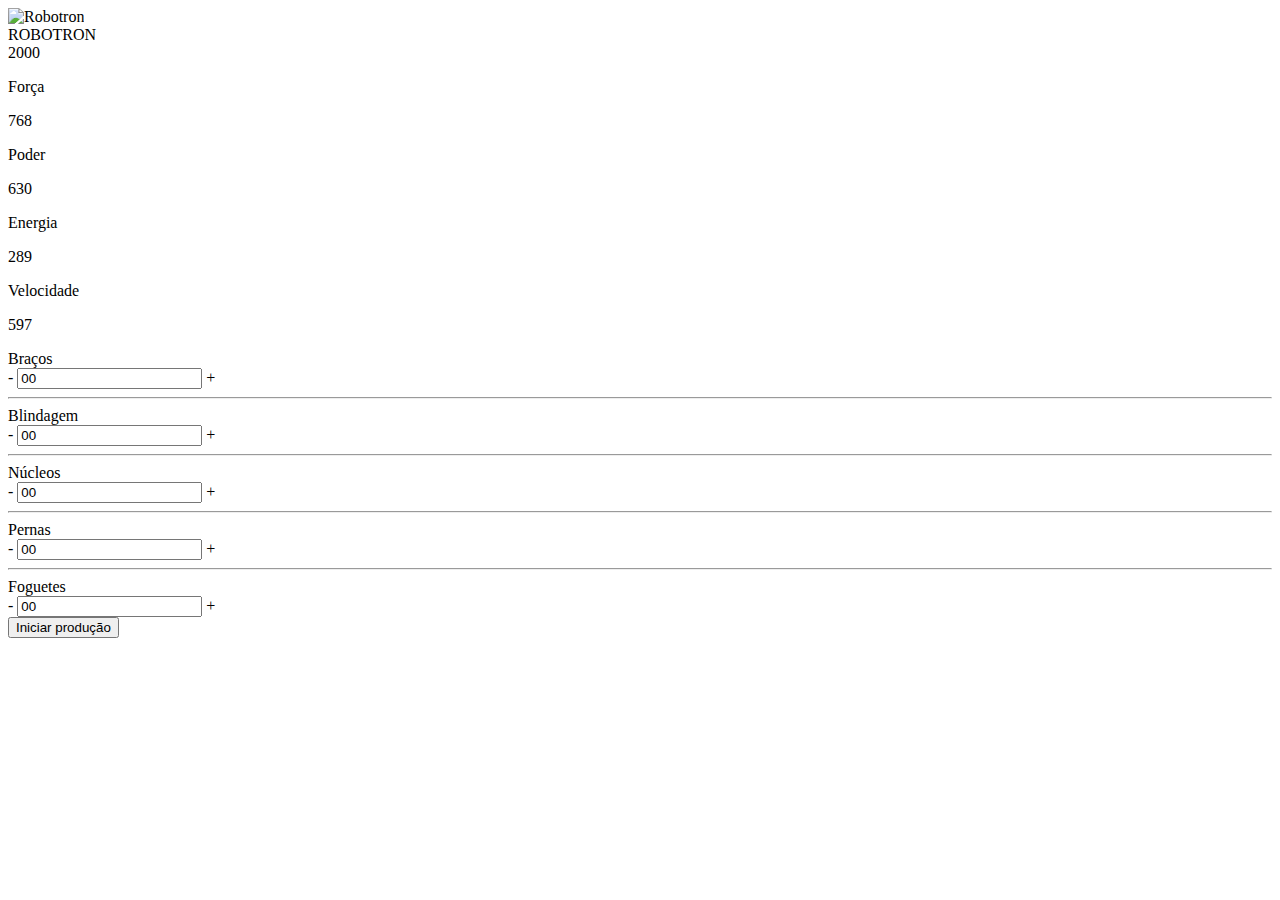
==== index.html @ 343b32ba "aula03" ====
<!DOCTYPE html>
<html lang="en">
<head>
    <meta charset="UTF-8">
    <meta http-equiv="X-UA-Compatible" content="IE=edge">
    <meta name="viewport" content="width=device-width, initial-scale=1.0">
    <link rel="shortcut icon" type="image/jpg" href="img/favicon.ico"/>
    <title>Robotron 2000</title>

    <link rel="stylesheet" href="css/style.css">
    <link rel="preconnect" href="https://fonts.googleapis.com">
    <link rel="preconnect" href="https://fonts.gstatic.com" crossorigin>
    <link href="https://fonts.googleapis.com/css2?family=Teko:wght@300;500&display=swap" rel="stylesheet"> 
</head>
<body>
    <main>
        <section class="robotron">
            <img class="robo" src="img/robotron.png" alt="Robotron" id="robotron">
            <figcaption class="titulo">ROBOTRON <br>2000</figcaption>
        </section>

        <section class="box estatisticas">
            <div class="estatistica">
                <p class="estatistica-titulo">Força</p>
                <div class="estatistica-valor">
                    <p class="estatistica-numero">768</p>
                </div>
            </div>
            <div class="estatistica">
                <p class="estatistica-titulo">Poder</p>
                <div class="estatistica-valor">
                    <p class="estatistica-numero">630</p>
                </div>
            </div>
            <div class="estatistica">
                <p class="estatistica-titulo">Energia</p>
                <div class="estatistica-valor">
                    <p class="estatistica-numero">289</p>
                </div>
            </div>
            <div class="estatistica">
                <p class="estatistica-titulo">Velocidade</p>
                <div class="estatistica-valor">
                    <p class="estatistica-numero">597</p>
                </div>
            </div>
        </section>

        <section class="equipamentos">
            <form action="" class="montador">
                <div class="box montador-conteudo">
                    <div class="peca">
                        <label for="" class="peca-titulo">Braços</label>
                        <div class="controle">
                            <buttom class="controle-ajuste" id="subtrair">-</buttom>
                            <input type="text" class="controle-contador" value="00" id="braco">
                            <buttom class="controle-ajuste" id="somar">+</buttom>
                        </div>
                    </div>
                    <hr class="linha">
                    <div class="peca">
                        <label for="" class="peca-titulo">Blindagem</label>
                        <div class="controle">
                            <buttom class="controle-ajuste">-</buttom>
                            <input type="text" class="controle-contador" value="00">
                            <buttom class="controle-ajuste">+</buttom>
                        </div>
                    </div>
                    <hr class="linha">
                    <div class="peca">
                        <label for="" class="peca-titulo">Núcleos</label>
                        <div class="controle">
                            <buttom class="controle-ajuste">-</buttom>
                            <input type="text" class="controle-contador" value="00">
                            <buttom class="controle-ajuste">+</buttom>
                        </div>
                    </div>
                    <hr class="linha">
                    <div class="peca">
                        <label for="" class="peca-titulo">Pernas</label>
                        <div class="controle">
                            <buttom class="controle-ajuste">-</buttom>
                            <input type="text" class="controle-contador" value="00">
                            <buttom class="controle-ajuste">+</buttom>
                        </div>
                    </div>
                    <hr class="linha">
                    <div class="peca">
                        <label for="" class="peca-titulo">Foguetes</label>
                        <div class="controle">
                            <buttom class="controle-ajuste">-</buttom>
                            <input type="text" class="controle-contador" value="00">
                            <buttom class="controle-ajuste">+</buttom>
                        </div>
                    </div>
                </div>
                <input type="submit" value="Iniciar produção" class="producao" id="producao">
            </form>
        </section>
    </main>
    <script src="js/main.js"></script>
</body>
</html>
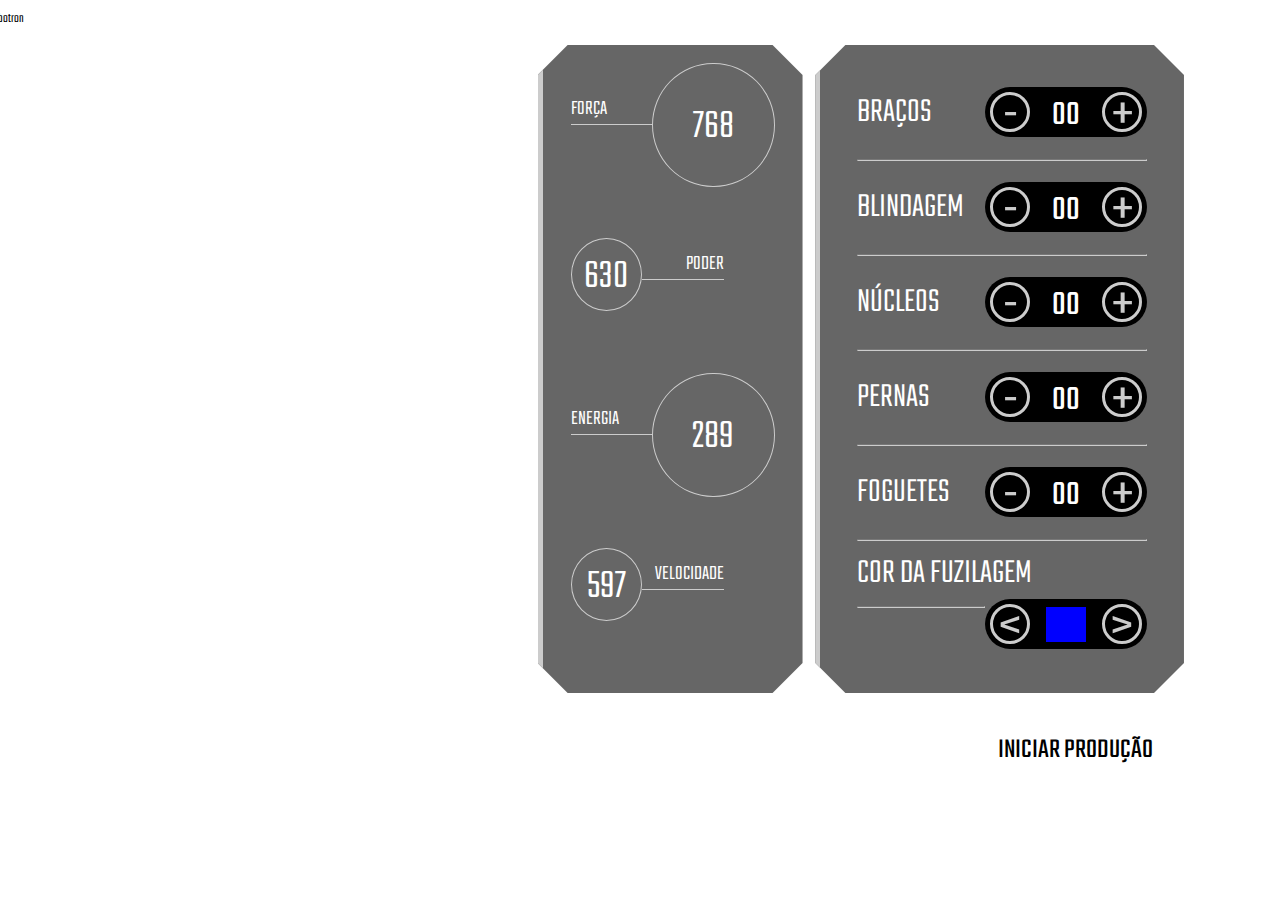
==== commit e5c900b2: "Alterar a cor do robo" ====
--- a/index.html
+++ b/index.html
@@ -52,9 +52,9 @@
                     <div class="peca">
                         <label for="" class="peca-titulo">Braços</label>
                         <div class="controle">
-                            <buttom class="controle-ajuste" id="subtrair">-</buttom>
+                            <buttom class="controle-ajuste">-</buttom>
                             <input type="text" class="controle-contador" value="00" id="braco">
-                            <buttom class="controle-ajuste" id="somar">+</buttom>
+                            <buttom class="controle-ajuste">+</buttom>
                         </div>
                     </div>
                     <hr class="linha">
@@ -93,6 +93,16 @@
                             <buttom class="controle-ajuste">+</buttom>
                         </div>
                     </div>
+                    <hr class="linha">
+                    <div class="">
+                        <label for="" class="peca-titulo">Cor da Fuzilagem</label>
+                        <div class="controle">
+                            <buttom class="controle-ajuste"><</buttom>     
+                            <div class="controle-cor"></div>                                                  
+                            <buttom class="controle-ajuste">></buttom>
+                        </div>
+                    </div>
+                    <hr class="linha">
                 </div>
                 <input type="submit" value="Iniciar produção" class="producao" id="producao">
             </form>
--- a/css/style.css
+++ b/css/style.css
@@ -0,0 +1,244 @@
+:root {
+    --main-cinza: #CCCCCC;
+    --main-branco: #FFFFFF;
+    --main-preto: #000000;
+}
+
+* {
+    box-sizing: border-box;
+}
+
+body {
+    background: url(../img/fundo.jpg);
+    background-position: center center;
+    background-size: cover cover;
+    padding: 0;
+    margin: 0;
+    font-weight: 300;
+}
+
+body, input {
+    font-family: 'Teko', sans-serif;
+}
+
+main {
+    width: 80vw;
+    height: 80vh;
+    margin: 10vh 8vw 10vh 12vw;
+    display: flex;
+    gap: 1vw;
+}
+
+.robotron {
+    background: url(../img/estrutura.png) no-repeat;
+    background-position: center center;
+    margin: 0;
+    flex-basis: 40%;
+    position: relative;
+}
+
+.robo {
+    height: 110%;
+    z-index: 1;
+    position: absolute;
+    left: -20%;
+    top: -5%;
+}
+
+.titulo {
+    transform: rotate(180deg);
+    font-weight: 500;
+    font-size: 130px;
+    position: absolute;
+    bottom: 7rem;
+    left: -3rem;
+    line-height: 0.8;
+    writing-mode: vertical-rl;
+    text-orientation: mixed;
+    color: rgba(255,255,255,0.8)
+}
+
+.box {
+    background: rgba(0,0,0,0.6);
+    clip-path: polygon(calc(100% - 30px) 0, 100% 30px, 100% calc(100% - 30px), calc(100% - 30px) 100%, 30px 100%, 0 calc(100% - 30px), 0 30px, 30px 0);
+    border-left: 5px solid var(--main-cinza);
+    height: 90%;
+}
+
+/****************************** Equipamentos *****/
+
+.equipamentos {
+    flex-basis: 32%;
+}
+
+.montador {
+    height: 100%;;
+}
+
+.montador-conteudo {
+    padding: 2em 10%;
+}
+
+.peca {
+    padding: 1em 0;
+}
+
+.peca-titulo {
+    color: var(--main-branco);
+    text-transform: uppercase;
+    font-size: 2.5em;
+}
+
+.controle {
+    background: var(--main-preto);
+    border-radius: 25px;
+    float: right;
+    display: inline-flex;
+    padding: 5px;
+    align-items: center;
+    align-self: flex-end;
+}
+
+.controle-contador {
+    width: 40px;
+    height: 35px;
+    background: none;
+    border: 0;
+    margin: 0 1rem;
+    color: var(--main-branco);
+    text-align: center;
+    font-size: 2.5em;
+    display: inline-flex;
+    align-items: center;
+    padding-top: 8px;
+}
+
+.controle-cor {
+    width: 40px;
+    height: 35px;
+    background: blue;
+    border: 0;
+    margin: 0 1rem;
+    display: inline-flex;
+    align-items: center;
+    padding-top: 8px;
+}
+
+.controle-ajuste {
+    display: inline-block;
+    width: 40px;
+    height: 40px;
+    line-height: 44px;
+    border-radius: 50%;
+    color: var(--main-cinza);
+    font-size: 4em;
+    background: var(--main-preto);
+    text-align: center;
+    border: 3px solid var(--main-cinza);
+    cursor: pointer;
+}
+
+.linha {
+    border-color: var(--main-cinza);
+}
+
+.producao {
+    margin-top: 1em;
+    font-size: 2em;
+    text-transform: uppercase;
+    padding: 0.2em 1em;
+    float: right;
+    border: 3px solid var(--main-branco);
+    background: var(--main-branco);
+    clip-path: polygon(100% 0, 100% calc(100% - 30px), calc(100% - 30px) 100%, 0 100%, 0 0);
+    cursor: pointer;
+}
+
+.producao:hover {
+    background: var(--main-preto);
+    color: var(--main-branco)
+}
+
+
+
+/****************************** Estatísticas *****/
+.estatisticas {
+    flex-basis: 23%;
+    padding: 2em 2em 0;
+}
+
+.estatistica {
+    color: var(--main-branco);
+    display: flex;
+    align-items: flex-start;
+    height: 25%;
+}
+
+.estatistica-titulo {
+    font-size: 1.5em;
+    border-bottom: 1px solid var(--main-cinza);
+    flex-basis: 40%;
+    text-transform: uppercase;
+    order: 1
+}
+
+.estatistica-valor {
+    flex-basis: 60%;
+    position: relative;
+    margin: 10px 0 0;
+    order: 2;
+    margin: -10px 0 0;
+}
+
+.estatistica-valor::after {
+    content: "";
+    display: block;
+    padding-bottom: 100%;
+    border: 1px solid var(--main-cinza);
+    border-radius: 50%;
+}
+
+.estatistica-numero {
+    position: absolute;
+    top: 50%;
+    transform: translateY(-46%);
+    width: 100%;
+    line-height: 100%;
+    text-align: center;
+    font-size: 3em;
+    margin: 0;
+}
+
+.estatistica:nth-child(2n) .estatistica-titulo {
+    order: 2;
+    text-align: right;
+}
+
+.estatistica:nth-child(2n) .estatistica-valor {
+    order: 1;
+    flex-basis: 35%;
+    margin: 10px 0 0;
+}
+
+@media screen and (max-width: 1600px) {
+    body { 
+        font-size: 14px;
+    }
+    main {
+        width: 90vw;
+        height: 80vh;
+        margin: 5vh auto;
+    }
+}
+
+@media screen and (max-width: 1200px) {
+    body { 
+        font-size: 13px;
+    }
+
+    main {
+        width: 96vw;
+        height: 80vh;
+        margin: 10vh auto;
+    }
+}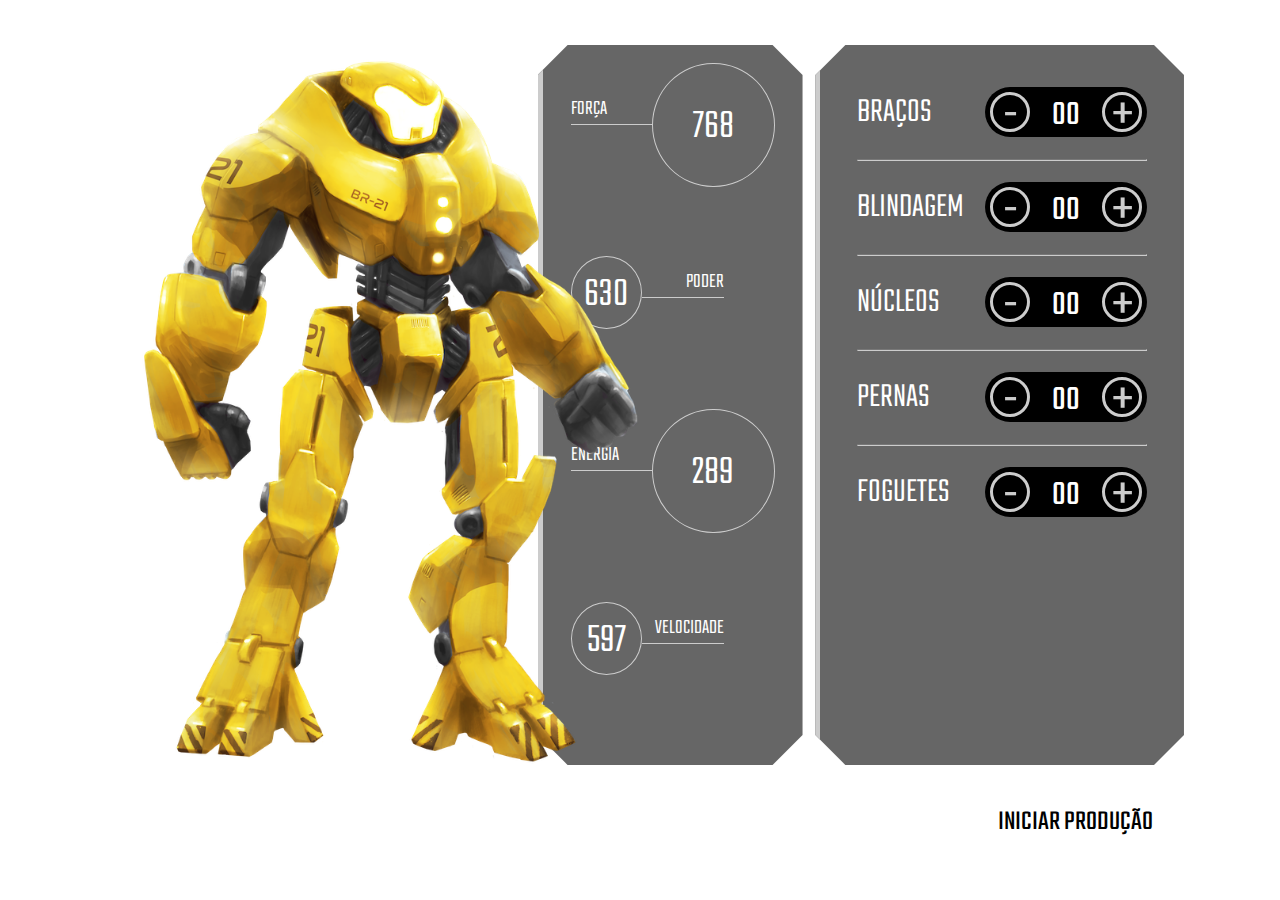
==== commit 152081e0: "Final" ====
--- a/index.html
+++ b/index.html
@@ -5,7 +5,7 @@
     <meta http-equiv="X-UA-Compatible" content="IE=edge">
     <meta name="viewport" content="width=device-width, initial-scale=1.0">
     <link rel="shortcut icon" type="image/jpg" href="img/favicon.ico"/>
-    <title>Robotron 2000</title>
+    <title>ROBOTRON 2000</title>
 
     <link rel="stylesheet" href="css/style.css">
     <link rel="preconnect" href="https://fonts.googleapis.com">
@@ -15,7 +15,7 @@
 <body>
     <main>
         <section class="robotron">
-            <img class="robo" src="img/robotron.png" alt="Robotron" id="robotron">
+            <img class="robo" alt="Robotron" id="robotron" title="Clique para mudar a cor do Robô!">
             <figcaption class="titulo">ROBOTRON <br>2000</figcaption>
         </section>
 
@@ -23,25 +23,25 @@
             <div class="estatistica">
                 <p class="estatistica-titulo">Força</p>
                 <div class="estatistica-valor">
-                    <p class="estatistica-numero">768</p>
+                    <p class="estatistica-numero" data-estatistica="forca">768</p>
                 </div>
             </div>
             <div class="estatistica">
                 <p class="estatistica-titulo">Poder</p>
                 <div class="estatistica-valor">
-                    <p class="estatistica-numero">630</p>
+                    <p class="estatistica-numero" data-estatistica="poder">630</p>
                 </div>
             </div>
             <div class="estatistica">
                 <p class="estatistica-titulo">Energia</p>
                 <div class="estatistica-valor">
-                    <p class="estatistica-numero">289</p>
+                    <p class="estatistica-numero" data-estatistica="energia">289</p>
                 </div>
             </div>
             <div class="estatistica">
                 <p class="estatistica-titulo">Velocidade</p>
                 <div class="estatistica-valor">
-                    <p class="estatistica-numero">597</p>
+                    <p class="estatistica-numero" data-estatistica="velocidade">597</p>
                 </div>
             </div>
         </section>
@@ -52,57 +52,47 @@
                     <div class="peca">
                         <label for="" class="peca-titulo">Braços</label>
                         <div class="controle">
-                            <buttom class="controle-ajuste">-</buttom>
-                            <input type="text" class="controle-contador" value="00" id="braco">
-                            <buttom class="controle-ajuste">+</buttom>
+                            <buttom class="controle-ajuste" data-controle = "-" data-peca="bracos">-</buttom>
+                            <input type="text" class="controle-contador" data-contador value="00">
+                            <buttom class="controle-ajuste" data-controle = "+" data-peca="bracos">+</buttom>
                         </div>
                     </div>
                     <hr class="linha">
                     <div class="peca">
                         <label for="" class="peca-titulo">Blindagem</label>
                         <div class="controle">
-                            <buttom class="controle-ajuste">-</buttom>
-                            <input type="text" class="controle-contador" value="00">
-                            <buttom class="controle-ajuste">+</buttom>
+                            <buttom class="controle-ajuste" data-controle = "-" data-peca="blindagem">-</buttom>
+                            <input type="text" class="controle-contador" data-contador value="00">
+                            <buttom class="controle-ajuste" data-controle = "+" data-peca="blindagem">+</buttom>
                         </div>
                     </div>
                     <hr class="linha">
                     <div class="peca">
                         <label for="" class="peca-titulo">Núcleos</label>
                         <div class="controle">
-                            <buttom class="controle-ajuste">-</buttom>
-                            <input type="text" class="controle-contador" value="00">
-                            <buttom class="controle-ajuste">+</buttom>
+                            <buttom class="controle-ajuste" data-controle = "-" data-peca="nucleos">-</buttom>
+                            <input type="text" class="controle-contador" data-contador value="00">
+                            <buttom class="controle-ajuste" data-controle = "+" data-peca="nucleos">+</buttom>
                         </div>
                     </div>
                     <hr class="linha">
                     <div class="peca">
                         <label for="" class="peca-titulo">Pernas</label>
                         <div class="controle">
-                            <buttom class="controle-ajuste">-</buttom>
-                            <input type="text" class="controle-contador" value="00">
-                            <buttom class="controle-ajuste">+</buttom>
+                            <buttom class="controle-ajuste" data-controle = "-" data-peca="pernas">-</buttom>
+                            <input type="text" class="controle-contador" data-contador value="00">
+                            <buttom class="controle-ajuste" data-controle = "+" data-peca="pernas">+</buttom>
                         </div>
                     </div>
                     <hr class="linha">
                     <div class="peca">
                         <label for="" class="peca-titulo">Foguetes</label>
                         <div class="controle">
-                            <buttom class="controle-ajuste">-</buttom>
-                            <input type="text" class="controle-contador" value="00">
-                            <buttom class="controle-ajuste">+</buttom>
+                            <buttom class="controle-ajuste" data-controle = "-" data-peca="foguetes">-</buttom>
+                            <input type="text" class="controle-contador" data-contador value="00">
+                            <buttom class="controle-ajuste" data-controle = "+" data-peca="foguetes">+</buttom>
                         </div>
-                    </div>
-                    <hr class="linha">
-                    <div class="">
-                        <label for="" class="peca-titulo">Cor da Fuzilagem</label>
-                        <div class="controle">
-                            <buttom class="controle-ajuste"><</buttom>     
-                            <div class="controle-cor"></div>                                                  
-                            <buttom class="controle-ajuste">></buttom>
-                        </div>
-                    </div>
-                    <hr class="linha">
+                    </div>                                  
                 </div>
                 <input type="submit" value="Iniciar produção" class="producao" id="producao">
             </form>
--- a/css/style.css
+++ b/css/style.css
@@ -62,7 +62,7 @@
     background: rgba(0,0,0,0.6);
     clip-path: polygon(calc(100% - 30px) 0, 100% 30px, 100% calc(100% - 30px), calc(100% - 30px) 100%, 30px 100%, 0 calc(100% - 30px), 0 30px, 30px 0);
     border-left: 5px solid var(--main-cinza);
-    height: 90%;
+    height: 100%;
 }
 
 /****************************** Equipamentos *****/
@@ -113,17 +113,6 @@
     padding-top: 8px;
 }
 
-.controle-cor {
-    width: 40px;
-    height: 35px;
-    background: blue;
-    border: 0;
-    margin: 0 1rem;
-    display: inline-flex;
-    align-items: center;
-    padding-top: 8px;
-}
-
 .controle-ajuste {
     display: inline-block;
     width: 40px;
